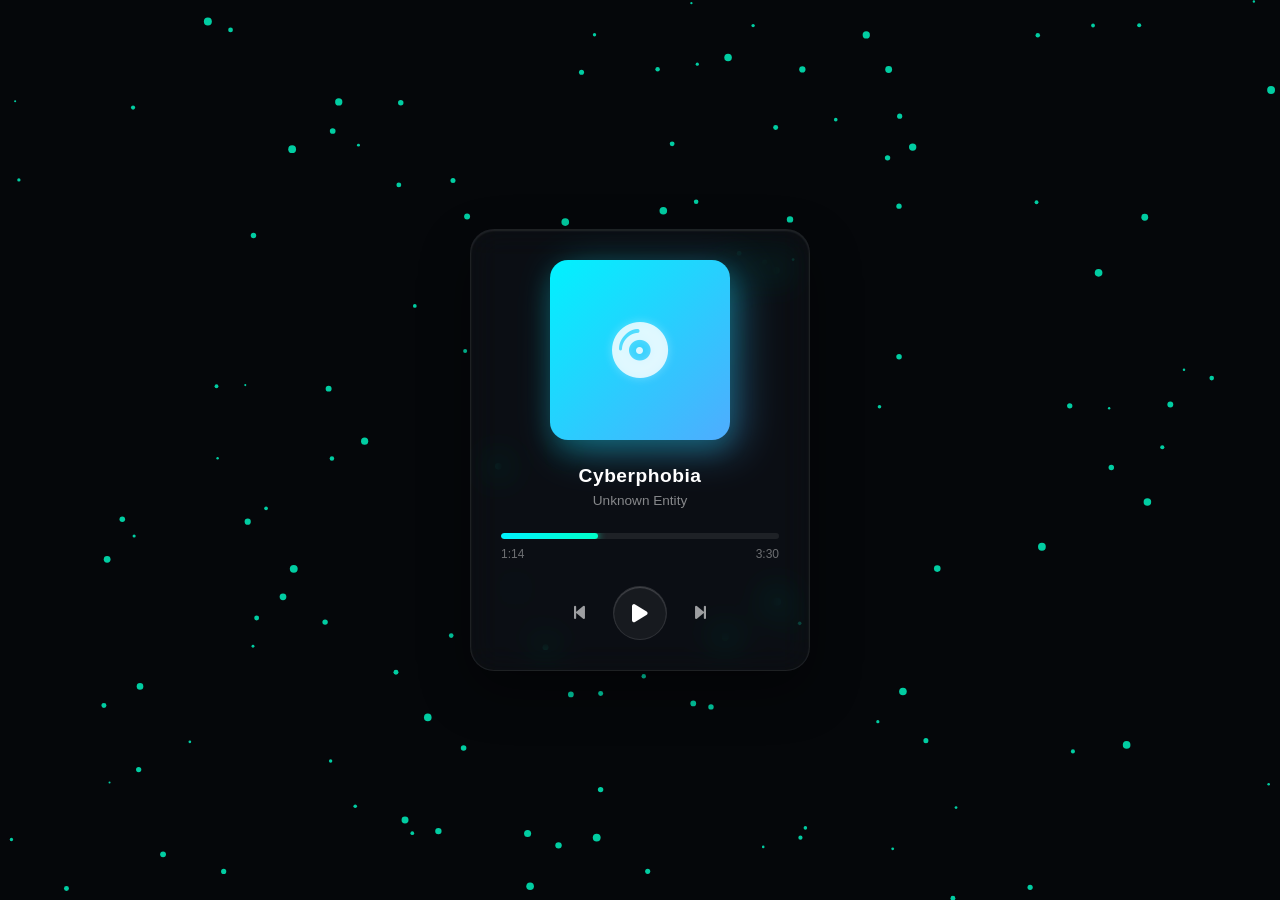
==== index.html @ eb25a9cd "Add files via upload" ====
<!DOCTYPE html>
<html lang="en">
<head>
    <meta charset="UTF-8">
    <meta name="viewport" content="width=device-width, initial-scale=1.0">
    <title>Visual Playground</title>
    <!-- FontAwesome for sleek media icons -->
    <link rel="stylesheet" href="https://cdnjs.cloudflare.com/ajax/libs/font-awesome/6.4.0/css/all.min.css">
    <style>
        * { margin: 0; padding: 0; box-sizing: border-box; font-family: 'Segoe UI', Roboto, sans-serif; }
        body, html { width: 100%; height: 100%; overflow: hidden; background: #05070a; }
        canvas { display: block; width: 100vw; height: 100vh; position: absolute; top: 0; left: 0; z-index: 1; }

        /* Liquid Glass Player Container */
        .player-container {
            position: absolute;
            top: 50%;
            left: 50%;
            transform: translate(-50%, -50%);
            width: 340px;
            padding: 30px;
            background: rgba(255, 255, 255, 0.03);
            backdrop-filter: blur(16px) saturate(180%);
            -webkit-backdrop-filter: blur(16px) saturate(180%);
            border: 1px solid rgba(255, 255, 255, 0.08);
            border-radius: 24px;
            box-shadow: 0 20px 50px rgba(0, 0, 0, 0.4),
                        inset 0 1px 2px rgba(255, 255, 255, 0.1);
            z-index: 10;
            display: flex;
            flex-direction: column;
            align-items: center;
            transition: all 0.4s ease;
        }

        .player-container:hover {
            border-color: rgba(0, 255, 200, 0.2);
            box-shadow: 0 20px 50px rgba(0, 0, 0, 0.5),
                        0 0 30px rgba(0, 255, 200, 0.05),
                        inset 0 1px 2px rgba(255, 255, 255, 0.15);
        }

        /* Album Artwork with Liquid Glow */
        .art-zone {
            position: relative;
            width: 180px;
            height: 180px;
            margin-bottom: 25px;
        }

        .artwork {
            width: 100%;
            height: 100%;
            border-radius: 18px;
            background: linear-gradient(135deg, #00f2fe 0%, #4facfe 100%);
            display: flex;
            align-items: center;
            justify-content: center;
            box-shadow: 0 10px 25px rgba(0, 242, 254, 0.15);
            overflow: hidden;
        }

        .artwork i {
            font-size: 3.5rem;
            color: rgba(255, 255, 255, 0.8);
            text-shadow: 0 0 10px rgba(255, 255, 255, 0.3);
        }

        /* Ambient background glow behind the art */
        .art-glow {
            position: absolute;
            top: 10px;
            left: 10px;
            width: 100%;
            height: 100%;
            background: linear-gradient(135deg, #00f2fe 0%, #4facfe 100%);
            filter: blur(20px);
            opacity: 0.4;
            z-index: -1;
            border-radius: 18px;
        }

        /* Track Metadata */
        .track-info {
            text-align: center;
            margin-bottom: 25px;
            width: 100%;
        }

        .track-title {
            color: #ffffff;
            font-size: 1.2rem;
            font-weight: 600;
            letter-spacing: 0.5px;
            margin-bottom: 6px;
            white-space: nowrap;
            overflow: hidden;
            text-overflow: ellipsis;
        }

        .track-artist {
            color: rgba(255, 255, 255, 0.5);
            font-size: 0.85rem;
            font-weight: 400;
        }

        /* Progress Bar */
        .progress-block {
            width: 100%;
            margin-bottom: 25px;
        }

        .slider-wrapper {
            position: relative;
            width: 100%;
            height: 6px;
            background: rgba(255, 255, 255, 0.08);
            border-radius: 10px;
            cursor: pointer;
            overflow: hidden;
        }

        .progress-fill {
            height: 100%;
            width: 35%; /* Mock dynamic progress */
            background: linear-gradient(90deg, #00f2fe, #00ffc8);
            box-shadow: 0 0 8px #00ffc8;
            border-radius: 10px;
            transition: width 0.1s linear;
        }

        .time-stamps {
            display: flex;
            justify-content: space-between;
            margin-top: 8px;
            color: rgba(255, 255, 255, 0.4);
            font-size: 0.75rem;
        }

        /* Media Controls */
        .controls {
            display: flex;
            align-items: center;
            justify-content: center;
            gap: 28px;
            width: 100%;
        }

        .btn {
            background: none;
            border: none;
            color: rgba(255, 255, 255, 0.6);
            font-size: 1.1rem;
            cursor: pointer;
            transition: all 0.2s cubic-bezier(0.4, 0, 0.2, 1);
        }

        .btn:hover {
            color: #00ffc8;
            transform: scale(1.08);
            text-shadow: 0 0 10px rgba(0, 255, 200, 0.3);
        }

        .btn-play {
            width: 54px;
            height: 54px;
            border-radius: 50%;
            background: rgba(255, 255, 255, 0.05);
            border: 1px solid rgba(255, 255, 255, 0.1);
            color: #ffffff;
            font-size: 1.3rem;
            display: flex;
            align-items: center;
            justify-content: center;
            box-shadow: inset 0 1px 1px rgba(255, 255, 255, 0.2);
        }

        .btn-play:hover {
            background: rgba(255, 255, 255, 0.1);
            color: #00f2fe;
            border-color: rgba(0, 242, 254, 0.4);
            box-shadow: 0 0 15px rgba(0, 242, 254, 0.2),
                        inset 0 1px 1px rgba(255, 255, 255, 0.2);
        }
    </style>
</head>
<body>

    <canvas id="playground"></canvas>

    <div class="player-container">
        <div class="art-zone">
            <div class="artwork">
                <i class="fa-solid fa-compact-disc"></i>
            </div>
            <div class="art-glow"></div>
        </div>
        
        <div class="track-info">
            <div class="track-title">Cyberphobia</div>
            <div class="track-artist">Unknown Entity</div>
        </div>

        <div class="progress-block">
            <div class="slider-wrapper" id="progress-container">
                <div class="progress-fill" id="progress-bar"></div>
            </div>
            <div class="time-stamps">
                <span id="current-time">1:14</span>
                <span id="total-duration">3:30</span>
            </div>
        </div>

        <div class="controls">
            <button class="btn"><i class="fa-solid fa-backward-step"></i></button>
            <button class="btn btn-play" id="play-trigger"><i class="fa-solid fa-play" id="play-icon"></i></button>
            <button class="btn"><i class="fa-solid fa-forward-step"></i></button>
        </div>
    </div>

    <!-- Audio Element (Add your audio file link here) -->
    <audio id="audio-engine" src=""></audio>

    <script src="app.js"></script>
</body>
</html>
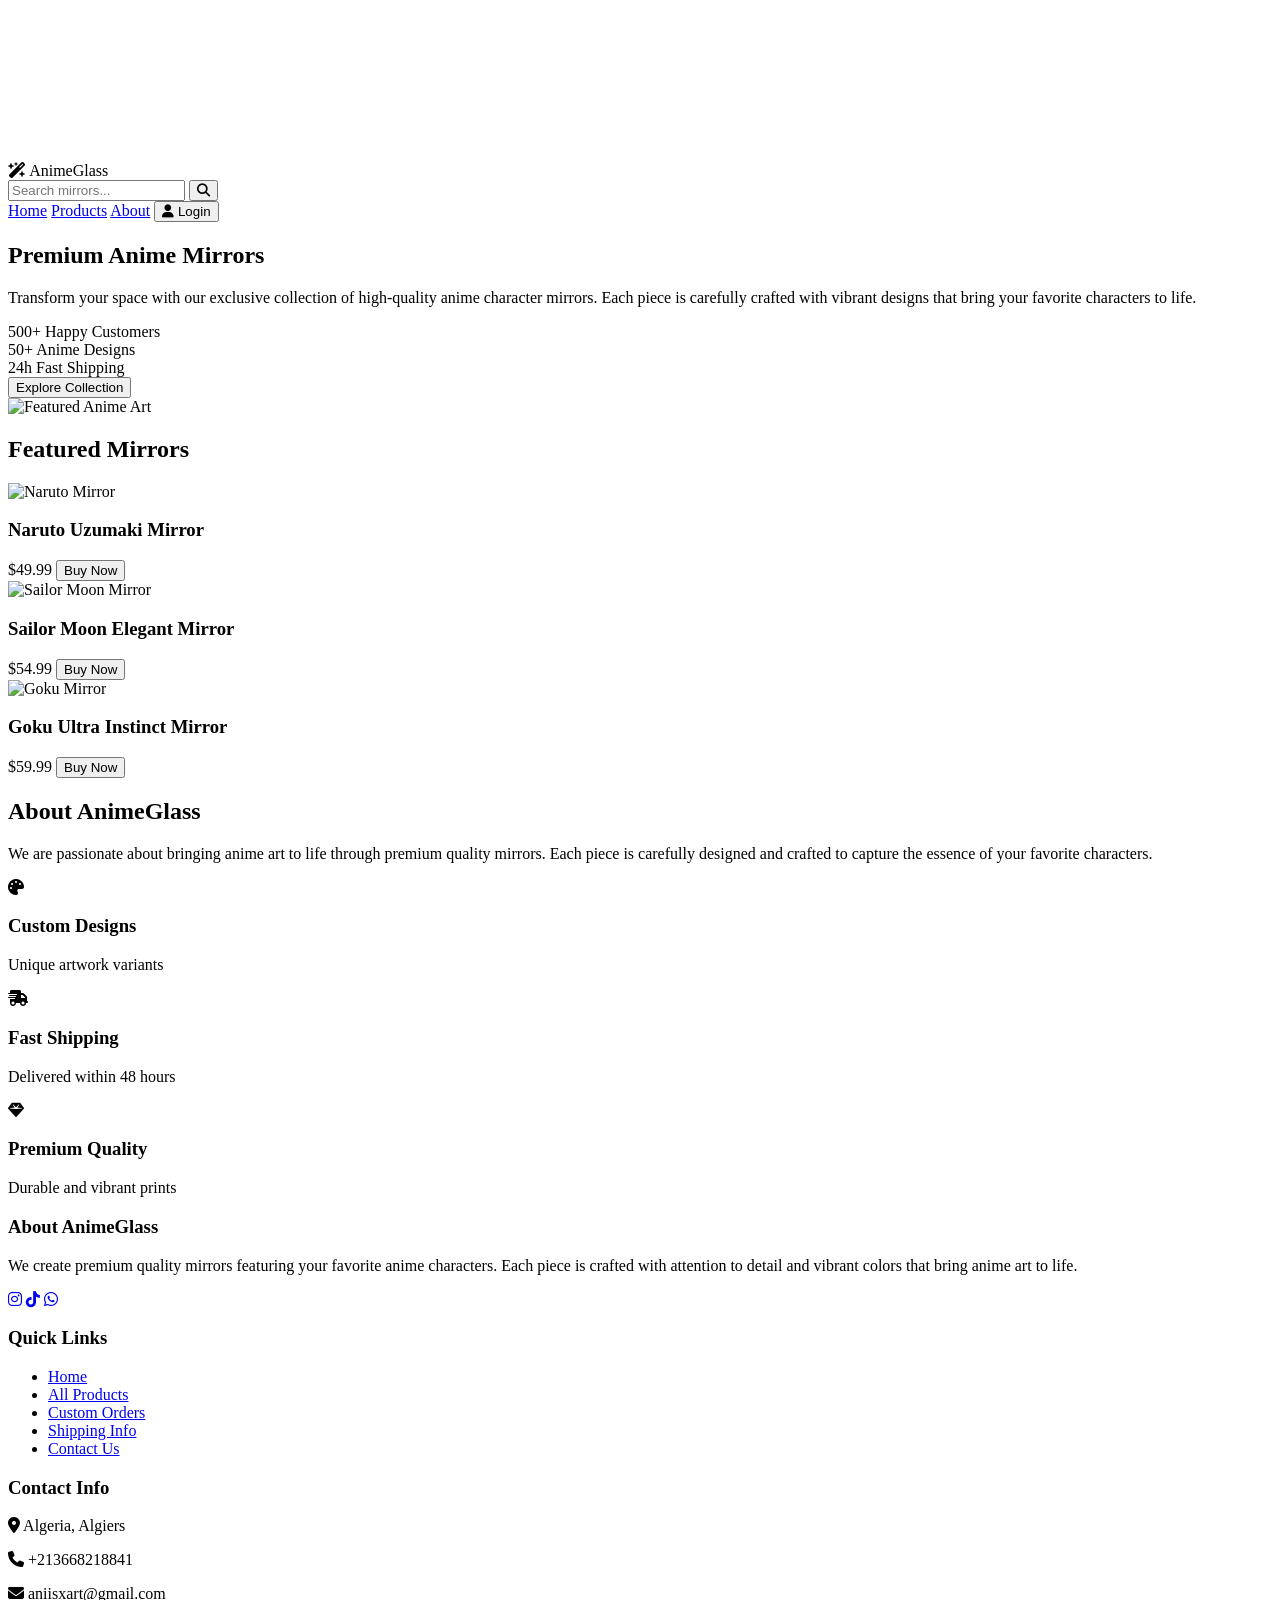
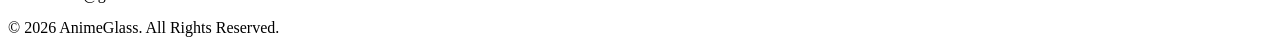
==== commit 80e5ba1a: "Update index.html" ====
--- a/index.html
+++ b/index.html
@@ -3,224 +3,173 @@
 <head>
     <meta charset="UTF-8">
     <meta name="viewport" content="width=device-width, initial-scale=1.0">
-    <title>Visual Playground</title>
-    <!-- FontAwesome for sleek media icons -->
+    <title>AnimeGlass | Premium Anime Mirrors</title>
+    <!-- FontAwesome for layout icons -->
     <link rel="stylesheet" href="https://cdnjs.cloudflare.com/ajax/libs/font-awesome/6.4.0/css/all.min.css">
-    <style>
-        * { margin: 0; padding: 0; box-sizing: border-box; font-family: 'Segoe UI', Roboto, sans-serif; }
-        body, html { width: 100%; height: 100%; overflow: hidden; background: #05070a; }
-        canvas { display: block; width: 100vw; height: 100vh; position: absolute; top: 0; left: 0; z-index: 1; }
-
-        /* Liquid Glass Player Container */
-        .player-container {
-            position: absolute;
-            top: 50%;
-            left: 50%;
-            transform: translate(-50%, -50%);
-            width: 340px;
-            padding: 30px;
-            background: rgba(255, 255, 255, 0.03);
-            backdrop-filter: blur(16px) saturate(180%);
-            -webkit-backdrop-filter: blur(16px) saturate(180%);
-            border: 1px solid rgba(255, 255, 255, 0.08);
-            border-radius: 24px;
-            box-shadow: 0 20px 50px rgba(0, 0, 0, 0.4),
-                        inset 0 1px 2px rgba(255, 255, 255, 0.1);
-            z-index: 10;
-            display: flex;
-            flex-direction: column;
-            align-items: center;
-            transition: all 0.4s ease;
-        }
-
-        .player-container:hover {
-            border-color: rgba(0, 255, 200, 0.2);
-            box-shadow: 0 20px 50px rgba(0, 0, 0, 0.5),
-                        0 0 30px rgba(0, 255, 200, 0.05),
-                        inset 0 1px 2px rgba(255, 255, 255, 0.15);
-        }
-
-        /* Album Artwork with Liquid Glow */
-        .art-zone {
-            position: relative;
-            width: 180px;
-            height: 180px;
-            margin-bottom: 25px;
-        }
-
-        .artwork {
-            width: 100%;
-            height: 100%;
-            border-radius: 18px;
-            background: linear-gradient(135deg, #00f2fe 0%, #4facfe 100%);
-            display: flex;
-            align-items: center;
-            justify-content: center;
-            box-shadow: 0 10px 25px rgba(0, 242, 254, 0.15);
-            overflow: hidden;
-        }
-
-        .artwork i {
-            font-size: 3.5rem;
-            color: rgba(255, 255, 255, 0.8);
-            text-shadow: 0 0 10px rgba(255, 255, 255, 0.3);
-        }
-
-        /* Ambient background glow behind the art */
-        .art-glow {
-            position: absolute;
-            top: 10px;
-            left: 10px;
-            width: 100%;
-            height: 100%;
-            background: linear-gradient(135deg, #00f2fe 0%, #4facfe 100%);
-            filter: blur(20px);
-            opacity: 0.4;
-            z-index: -1;
-            border-radius: 18px;
-        }
-
-        /* Track Metadata */
-        .track-info {
-            text-align: center;
-            margin-bottom: 25px;
-            width: 100%;
-        }
-
-        .track-title {
-            color: #ffffff;
-            font-size: 1.2rem;
-            font-weight: 600;
-            letter-spacing: 0.5px;
-            margin-bottom: 6px;
-            white-space: nowrap;
-            overflow: hidden;
-            text-overflow: ellipsis;
-        }
-
-        .track-artist {
-            color: rgba(255, 255, 255, 0.5);
-            font-size: 0.85rem;
-            font-weight: 400;
-        }
-
-        /* Progress Bar */
-        .progress-block {
-            width: 100%;
-            margin-bottom: 25px;
-        }
-
-        .slider-wrapper {
-            position: relative;
-            width: 100%;
-            height: 6px;
-            background: rgba(255, 255, 255, 0.08);
-            border-radius: 10px;
-            cursor: pointer;
-            overflow: hidden;
-        }
-
-        .progress-fill {
-            height: 100%;
-            width: 35%; /* Mock dynamic progress */
-            background: linear-gradient(90deg, #00f2fe, #00ffc8);
-            box-shadow: 0 0 8px #00ffc8;
-            border-radius: 10px;
-            transition: width 0.1s linear;
-        }
-
-        .time-stamps {
-            display: flex;
-            justify-content: space-between;
-            margin-top: 8px;
-            color: rgba(255, 255, 255, 0.4);
-            font-size: 0.75rem;
-        }
-
-        /* Media Controls */
-        .controls {
-            display: flex;
-            align-items: center;
-            justify-content: center;
-            gap: 28px;
-            width: 100%;
-        }
-
-        .btn {
-            background: none;
-            border: none;
-            color: rgba(255, 255, 255, 0.6);
-            font-size: 1.1rem;
-            cursor: pointer;
-            transition: all 0.2s cubic-bezier(0.4, 0, 0.2, 1);
-        }
-
-        .btn:hover {
-            color: #00ffc8;
-            transform: scale(1.08);
-            text-shadow: 0 0 10px rgba(0, 255, 200, 0.3);
-        }
-
-        .btn-play {
-            width: 54px;
-            height: 54px;
-            border-radius: 50%;
-            background: rgba(255, 255, 255, 0.05);
-            border: 1px solid rgba(255, 255, 255, 0.1);
-            color: #ffffff;
-            font-size: 1.3rem;
-            display: flex;
-            align-items: center;
-            justify-content: center;
-            box-shadow: inset 0 1px 1px rgba(255, 255, 255, 0.2);
-        }
-
-        .btn-play:hover {
-            background: rgba(255, 255, 255, 0.1);
-            color: #00f2fe;
-            border-color: rgba(0, 242, 254, 0.4);
-            box-shadow: 0 0 15px rgba(0, 242, 254, 0.2),
-                        inset 0 1px 1px rgba(255, 255, 255, 0.2);
-        }
-    </style>
+    <link rel="stylesheet" href="style.css">
 </head>
 <body>
 
+    <!-- Canvas integration background for your active script -->
     <canvas id="playground"></canvas>
 
-    <div class="player-container">
-        <div class="art-zone">
-            <div class="artwork">
-                <i class="fa-solid fa-compact-disc"></i>
+    <!-- Navigation Header -->
+    <nav class="navbar">
+        <div class="nav-container">
+            <div class="nav-logo">
+                <i class="fa-solid fa-wand-magic-sparkles"></i>
+                <span>AnimeGlass</span>
             </div>
-            <div class="art-glow"></div>
-        </div>
-        
-        <div class="track-info">
-            <div class="track-title">Cyberphobia</div>
-            <div class="track-artist">Unknown Entity</div>
-        </div>
+            
+            <div class="search-container">
+                <div class="search-box">
+                    <input type="text" class="search-input" placeholder="Search mirrors...">
+                    <button class="search-btn">
+                        <i class="fa-solid fa-magnifying-glass"></i>
+                    </button>
+                </div>
+            </div>
 
-        <div class="progress-block">
-            <div class="slider-wrapper" id="progress-container">
-                <div class="progress-fill" id="progress-bar"></div>
-            </div>
-            <div class="time-stamps">
-                <span id="current-time">1:14</span>
-                <span id="total-duration">3:30</span>
+            <div class="nav-links">
+                <a href="#" class="nav-link active">Home</a>
+                <a href="#" class="nav-link">Products</a>
+                <a href="#" class="nav-link">About</a>
+                <button class="login-btn"><i class="fa-solid fa-user"></i> Login</button>
             </div>
         </div>
+    </nav>
 
-        <div class="controls">
-            <button class="btn"><i class="fa-solid fa-backward-step"></i></button>
-            <button class="btn btn-play" id="play-trigger"><i class="fa-solid fa-play" id="play-icon"></i></button>
-            <button class="btn"><i class="fa-solid fa-forward-step"></i></button>
+    <!-- Main Container -->
+    <main class="main-content">
+        <!-- Hero Section -->
+        <section class="hero-section">
+            <div class="hero-text">
+                <h1 class="hero-title">Premium Anime Mirrors</h1>
+                <p class="hero-description">
+                    Transform your space with our exclusive collection of high-quality anime character mirrors. 
+                    Each piece is carefully crafted with vibrant designs that bring your favorite characters to life.
+                </p>
+                
+                <div class="stats-container">
+                    <div class="stat-item">
+                        <span class="stat-number">500+</span>
+                        <span class="stat-label">Happy Customers</span>
+                    </div>
+                    <div class="stat-item">
+                        <span class="stat-number">50+</span>
+                        <span class="stat-label">Anime Designs</span>
+                    </div>
+                    <div class="stat-item">
+                        <span class="stat-number">24h</span>
+                        <span class="stat-label">Fast Shipping</span>
+                    </div>
+                </div>
+
+                <button class="explore-btn">Explore Collection</button>
+            </div>
+
+            <div class="hero-showcase">
+                <div class="showcase-card glass">
+                    <img src="https://images.unsplash.com/photo-1607604276583-eef5d076aa5f?q=80&w=600" alt="Featured Anime Art" class="showcase-image">
+                </div>
+            </div>
+        </section>
+
+        <!-- Products Section Heading -->
+        <section class="products-section">
+            <h2 class="section-heading">Featured Mirrors</h2>
+            
+            <div class="products-grid">
+                <!-- Card 1 -->
+                <div class="product-card glass">
+                    <div class="product-image-container">
+                        <img src="https://images.unsplash.com/photo-1578632767115-351597cf2477?q=80&w=400" alt="Naruto Mirror" class="product-image">
+                    </div>
+                    <h3 class="product-title">Naruto Uzumaki Mirror</h3>
+                    <span class="product-price">$49.99</span>
+                    <button class="buy-btn">Buy Now</button>
+                </div>
+                <!-- Card 2 -->
+                <div class="product-card glass">
+                    <div class="product-image-container">
+                        <img src="https://images.unsplash.com/photo-1620641788421-7a1c342ea42e?q=80&w=400" alt="Sailor Moon Mirror" class="product-image">
+                    </div>
+                    <h3 class="product-title">Sailor Moon Elegant Mirror</h3>
+                    <span class="product-price">$54.99</span>
+                    <button class="buy-btn">Buy Now</button>
+                </div>
+                <!-- Card 3 -->
+                <div class="product-card glass">
+                    <div class="product-image-container">
+                        <img src="https://images.unsplash.com/photo-1563089145-599997674d42?q=80&w=400" alt="Goku Mirror" class="product-image">
+                    </div>
+                    <h3 class="product-title">Goku Ultra Instinct Mirror</h3>
+                    <span class="product-price">$59.99</span>
+                    <button class="buy-btn">Buy Now</button>
+                </div>
+            </div>
+        </section>
+
+        <!-- Features/Value Info Section -->
+        <section class="features-section glass">
+            <h2 class="features-heading">About AnimeGlass</h2>
+            <p class="features-subtext">We are passionate about bringing anime art to life through premium quality mirrors. Each piece is carefully designed and crafted to capture the essence of your favorite characters.</p>
+            
+            <div class="features-grid">
+                <div class="feature-item">
+                    <i class="fa-solid fa-palette"></i>
+                    <h3>Custom Designs</h3>
+                    <p>Unique artwork variants</p>
+                </div>
+                <div class="feature-item">
+                    <i class="fa-solid fa-truck-fast"></i>
+                    <h3>Fast Shipping</h3>
+                    <p>Delivered within 48 hours</p>
+                </div>
+                <div class="feature-item">
+                    <i class="fa-solid fa-gem"></i>
+                    <h3>Premium Quality</h3>
+                    <p>Durable and vibrant prints</p>
+                </div>
+            </div>
+        </section>
+    </main>
+
+    <!-- Footer Area -->
+    <footer class="footer">
+        <div class="footer-container">
+            <div class="footer-brand">
+                <h3>About AnimeGlass</h3>
+                <p>We create premium quality mirrors featuring your favorite anime characters. Each piece is crafted with attention to detail and vibrant colors that bring anime art to life.</p>
+                <div class="social-icons">
+                    <a href="#"><i class="fa-brands fa-instagram"></i></a>
+                    <a href="#"><i class="fa-brands fa-tiktok"></i></a>
+                    <a href="#"><i class="fa-brands fa-whatsapp"></i></a>
+                </div>
+            </div>
+            
+            <div class="footer-links">
+                <h3>Quick Links</h3>
+                <ul>
+                    <li><a href="#">Home</a></li>
+                    <li><a href="#">All Products</a></li>
+                    <li><a href="#">Custom Orders</a></li>
+                    <li><a href="#">Shipping Info</a></li>
+                    <li><a href="#">Contact Us</a></li>
+                </ul>
+            </div>
+
+            <div class="footer-contact">
+                <h3>Contact Info</h3>
+                <p><i class="fa-solid fa-location-dot"></i> Algeria, Algiers</p>
+                <p><i class="fa-solid fa-phone"></i> +213668218841</p>
+                <p><i class="fa-solid fa-envelope"></i> aniisxart@gmail.com</p>
+            </div>
         </div>
-    </div>
+        <div class="footer-bottom">
+            <p>&copy; 2026 AnimeGlass. All Rights Reserved.</p>
+        </div>
+    </footer>
 
-    <!-- Audio Element (Add your audio file link here) -->
-    <audio id="audio-engine" src=""></audio>
-
-    <script src="app.js"></script>
 </body>
-</html>+</html>
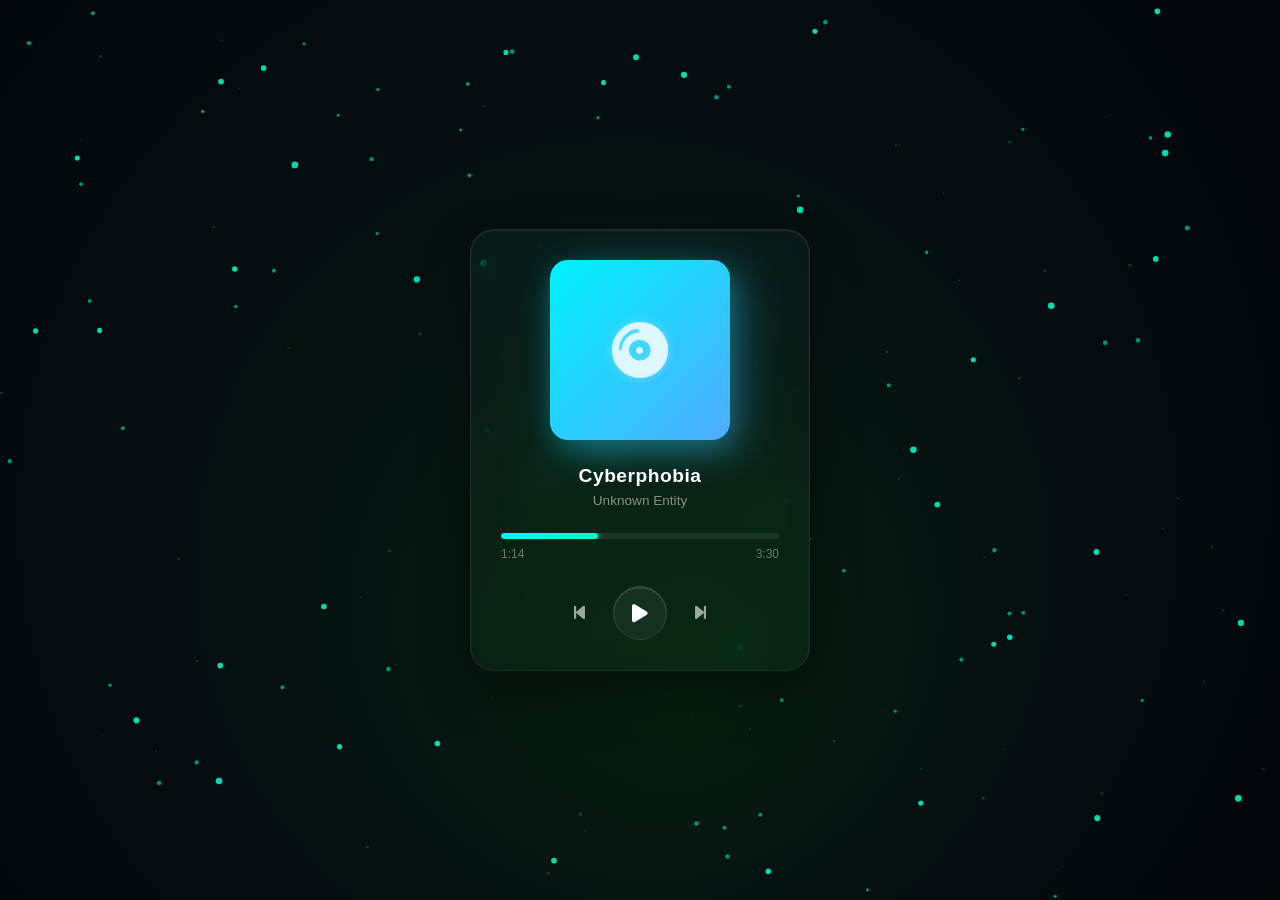
==== commit 7985ca30: "Update index.html" ====
--- a/index.html
+++ b/index.html
@@ -3,173 +3,224 @@
 <head>
     <meta charset="UTF-8">
     <meta name="viewport" content="width=device-width, initial-scale=1.0">
-    <title>AnimeGlass | Premium Anime Mirrors</title>
-    <!-- FontAwesome for layout icons -->
+    <title>Visual Playground</title>
+    <!-- FontAwesome for sleek media icons -->
     <link rel="stylesheet" href="https://cdnjs.cloudflare.com/ajax/libs/font-awesome/6.4.0/css/all.min.css">
-    <link rel="stylesheet" href="style.css">
+    <style>
+        * { margin: 0; padding: 0; box-sizing: border-box; font-family: 'Segoe UI', Roboto, sans-serif; }
+        body, html { width: 100%; height: 100%; overflow: hidden; background: #05070a; }
+        canvas { display: block; width: 100vw; height: 100vh; position: absolute; top: 0; left: 0; z-index: 1; }
+
+        /* Liquid Glass Player Container */
+        .player-container {
+            position: absolute;
+            top: 50%;
+            left: 50%;
+            transform: translate(-50%, -50%);
+            width: 340px;
+            padding: 30px;
+            background: rgba(255, 255, 255, 0.03);
+            backdrop-filter: blur(16px) saturate(180%);
+            -webkit-backdrop-filter: blur(16px) saturate(180%);
+            border: 1px solid rgba(255, 255, 255, 0.08);
+            border-radius: 24px;
+            box-shadow: 0 20px 50px rgba(0, 0, 0, 0.4),
+                        inset 0 1px 2px rgba(255, 255, 255, 0.1);
+            z-index: 10;
+            display: flex;
+            flex-direction: column;
+            align-items: center;
+            transition: all 0.4s ease;
+        }
+
+        .player-container:hover {
+            border-color: rgba(0, 255, 200, 0.2);
+            box-shadow: 0 20px 50px rgba(0, 0, 0, 0.5),
+                        0 0 30px rgba(0, 255, 200, 0.05),
+                        inset 0 1px 2px rgba(255, 255, 255, 0.15);
+        }
+
+        /* Album Artwork with Liquid Glow */
+        .art-zone {
+            position: relative;
+            width: 180px;
+            height: 180px;
+            margin-bottom: 25px;
+        }
+
+        .artwork {
+            width: 100%;
+            height: 100%;
+            border-radius: 18px;
+            background: linear-gradient(135deg, #00f2fe 0%, #4facfe 100%);
+            display: flex;
+            align-items: center;
+            justify-content: center;
+            box-shadow: 0 10px 25px rgba(0, 242, 254, 0.15);
+            overflow: hidden;
+        }
+
+        .artwork i {
+            font-size: 3.5rem;
+            color: rgba(255, 255, 255, 0.8);
+            text-shadow: 0 0 10px rgba(255, 255, 255, 0.3);
+        }
+
+        /* Ambient background glow behind the art */
+        .art-glow {
+            position: absolute;
+            top: 10px;
+            left: 10px;
+            width: 100%;
+            height: 100%;
+            background: linear-gradient(135deg, #00f2fe 0%, #4facfe 100%);
+            filter: blur(20px);
+            opacity: 0.4;
+            z-index: -1;
+            border-radius: 18px;
+        }
+
+        /* Track Metadata */
+        .track-info {
+            text-align: center;
+            margin-bottom: 25px;
+            width: 100%;
+        }
+
+        .track-title {
+            color: #ffffff;
+            font-size: 1.2rem;
+            font-weight: 600;
+            letter-spacing: 0.5px;
+            margin-bottom: 6px;
+            white-space: nowrap;
+            overflow: hidden;
+            text-overflow: ellipsis;
+        }
+
+        .track-artist {
+            color: rgba(255, 255, 255, 0.5);
+            font-size: 0.85rem;
+            font-weight: 400;
+        }
+
+        /* Progress Bar */
+        .progress-block {
+            width: 100%;
+            margin-bottom: 25px;
+        }
+
+        .slider-wrapper {
+            position: relative;
+            width: 100%;
+            height: 6px;
+            background: rgba(255, 255, 255, 0.08);
+            border-radius: 10px;
+            cursor: pointer;
+            overflow: hidden;
+        }
+
+        .progress-fill {
+            height: 100%;
+            width: 35%; /* Mock dynamic progress */
+            background: linear-gradient(90deg, #00f2fe, #00ffc8);
+            box-shadow: 0 0 8px #00ffc8;
+            border-radius: 10px;
+            transition: width 0.1s linear;
+        }
+
+        .time-stamps {
+            display: flex;
+            justify-content: space-between;
+            margin-top: 8px;
+            color: rgba(255, 255, 255, 0.4);
+            font-size: 0.75rem;
+        }
+
+        /* Media Controls */
+        .controls {
+            display: flex;
+            align-items: center;
+            justify-content: center;
+            gap: 28px;
+            width: 100%;
+        }
+
+        .btn {
+            background: none;
+            border: none;
+            color: rgba(255, 255, 255, 0.6);
+            font-size: 1.1rem;
+            cursor: pointer;
+            transition: all 0.2s cubic-bezier(0.4, 0, 0.2, 1);
+        }
+
+        .btn:hover {
+            color: #00ffc8;
+            transform: scale(1.08);
+            text-shadow: 0 0 10px rgba(0, 255, 200, 0.3);
+        }
+
+        .btn-play {
+            width: 54px;
+            height: 54px;
+            border-radius: 50%;
+            background: rgba(255, 255, 255, 0.05);
+            border: 1px solid rgba(255, 255, 255, 0.1);
+            color: #ffffff;
+            font-size: 1.3rem;
+            display: flex;
+            align-items: center;
+            justify-content: center;
+            box-shadow: inset 0 1px 1px rgba(255, 255, 255, 0.2);
+        }
+
+        .btn-play:hover {
+            background: rgba(255, 255, 255, 0.1);
+            color: #00f2fe;
+            border-color: rgba(0, 242, 254, 0.4);
+            box-shadow: 0 0 15px rgba(0, 242, 254, 0.2),
+                        inset 0 1px 1px rgba(255, 255, 255, 0.2);
+        }
+    </style>
 </head>
 <body>
 
-    <!-- Canvas integration background for your active script -->
     <canvas id="playground"></canvas>
 
-    <!-- Navigation Header -->
-    <nav class="navbar">
-        <div class="nav-container">
-            <div class="nav-logo">
-                <i class="fa-solid fa-wand-magic-sparkles"></i>
-                <span>AnimeGlass</span>
+    <div class="player-container">
+        <div class="art-zone">
+            <div class="artwork">
+                <i class="fa-solid fa-compact-disc"></i>
             </div>
-            
-            <div class="search-container">
-                <div class="search-box">
-                    <input type="text" class="search-input" placeholder="Search mirrors...">
-                    <button class="search-btn">
-                        <i class="fa-solid fa-magnifying-glass"></i>
-                    </button>
-                </div>
+            <div class="art-glow"></div>
+        </div>
+        
+        <div class="track-info">
+            <div class="track-title">Cyberphobia</div>
+            <div class="track-artist">Unknown Entity</div>
+        </div>
+
+        <div class="progress-block">
+            <div class="slider-wrapper" id="progress-container">
+                <div class="progress-fill" id="progress-bar"></div>
             </div>
-
-            <div class="nav-links">
-                <a href="#" class="nav-link active">Home</a>
-                <a href="#" class="nav-link">Products</a>
-                <a href="#" class="nav-link">About</a>
-                <button class="login-btn"><i class="fa-solid fa-user"></i> Login</button>
+            <div class="time-stamps">
+                <span id="current-time">1:14</span>
+                <span id="total-duration">3:30</span>
             </div>
         </div>
-    </nav>
-
-    <!-- Main Container -->
-    <main class="main-content">
-        <!-- Hero Section -->
-        <section class="hero-section">
-            <div class="hero-text">
-                <h1 class="hero-title">Premium Anime Mirrors</h1>
-                <p class="hero-description">
-                    Transform your space with our exclusive collection of high-quality anime character mirrors. 
-                    Each piece is carefully crafted with vibrant designs that bring your favorite characters to life.
-                </p>
-                
-                <div class="stats-container">
-                    <div class="stat-item">
-                        <span class="stat-number">500+</span>
-                        <span class="stat-label">Happy Customers</span>
-                    </div>
-                    <div class="stat-item">
-                        <span class="stat-number">50+</span>
-                        <span class="stat-label">Anime Designs</span>
-                    </div>
-                    <div class="stat-item">
-                        <span class="stat-number">24h</span>
-                        <span class="stat-label">Fast Shipping</span>
-                    </div>
-                </div>
-
-                <button class="explore-btn">Explore Collection</button>
-            </div>
-
-            <div class="hero-showcase">
-                <div class="showcase-card glass">
-                    <img src="https://images.unsplash.com/photo-1607604276583-eef5d076aa5f?q=80&w=600" alt="Featured Anime Art" class="showcase-image">
-                </div>
-            </div>
-        </section>
-
-        <!-- Products Section Heading -->
-        <section class="products-section">
-            <h2 class="section-heading">Featured Mirrors</h2>
-            
-            <div class="products-grid">
-                <!-- Card 1 -->
-                <div class="product-card glass">
-                    <div class="product-image-container">
-                        <img src="https://images.unsplash.com/photo-1578632767115-351597cf2477?q=80&w=400" alt="Naruto Mirror" class="product-image">
-                    </div>
-                    <h3 class="product-title">Naruto Uzumaki Mirror</h3>
-                    <span class="product-price">$49.99</span>
-                    <button class="buy-btn">Buy Now</button>
-                </div>
-                <!-- Card 2 -->
-                <div class="product-card glass">
-                    <div class="product-image-container">
-                        <img src="https://images.unsplash.com/photo-1620641788421-7a1c342ea42e?q=80&w=400" alt="Sailor Moon Mirror" class="product-image">
-                    </div>
-                    <h3 class="product-title">Sailor Moon Elegant Mirror</h3>
-                    <span class="product-price">$54.99</span>
-                    <button class="buy-btn">Buy Now</button>
-                </div>
-                <!-- Card 3 -->
-                <div class="product-card glass">
-                    <div class="product-image-container">
-                        <img src="https://images.unsplash.com/photo-1563089145-599997674d42?q=80&w=400" alt="Goku Mirror" class="product-image">
-                    </div>
-                    <h3 class="product-title">Goku Ultra Instinct Mirror</h3>
-                    <span class="product-price">$59.99</span>
-                    <button class="buy-btn">Buy Now</button>
-                </div>
-            </div>
-        </section>
-
-        <!-- Features/Value Info Section -->
-        <section class="features-section glass">
-            <h2 class="features-heading">About AnimeGlass</h2>
-            <p class="features-subtext">We are passionate about bringing anime art to life through premium quality mirrors. Each piece is carefully designed and crafted to capture the essence of your favorite characters.</p>
-            
-            <div class="features-grid">
-                <div class="feature-item">
-                    <i class="fa-solid fa-palette"></i>
-                    <h3>Custom Designs</h3>
-                    <p>Unique artwork variants</p>
-                </div>
-                <div class="feature-item">
-                    <i class="fa-solid fa-truck-fast"></i>
-                    <h3>Fast Shipping</h3>
-                    <p>Delivered within 48 hours</p>
-                </div>
-                <div class="feature-item">
-                    <i class="fa-solid fa-gem"></i>
-                    <h3>Premium Quality</h3>
-                    <p>Durable and vibrant prints</p>
-                </div>
-            </div>
-        </section>
-    </main>
-
-    <!-- Footer Area -->
-    <footer class="footer">
-        <div class="footer-container">
-            <div class="footer-brand">
-                <h3>About AnimeGlass</h3>
-                <p>We create premium quality mirrors featuring your favorite anime characters. Each piece is crafted with attention to detail and vibrant colors that bring anime art to life.</p>
-                <div class="social-icons">
-                    <a href="#"><i class="fa-brands fa-instagram"></i></a>
-                    <a href="#"><i class="fa-brands fa-tiktok"></i></a>
-                    <a href="#"><i class="fa-brands fa-whatsapp"></i></a>
-                </div>
-            </div>
-            
-            <div class="footer-links">
-                <h3>Quick Links</h3>
-                <ul>
-                    <li><a href="#">Home</a></li>
-                    <li><a href="#">All Products</a></li>
-                    <li><a href="#">Custom Orders</a></li>
-                    <li><a href="#">Shipping Info</a></li>
-                    <li><a href="#">Contact Us</a></li>
-                </ul>
-            </div>
-
-            <div class="footer-contact">
-                <h3>Contact Info</h3>
-                <p><i class="fa-solid fa-location-dot"></i> Algeria, Algiers</p>
-                <p><i class="fa-solid fa-phone"></i> +213668218841</p>
-                <p><i class="fa-solid fa-envelope"></i> aniisxart@gmail.com</p>
-            </div>
-        </div>
-        <div class="footer-bottom">
-            <p>&copy; 2026 AnimeGlass. All Rights Reserved.</p>
-        </div>
-    </footer>
-
+
+        <div class="controls">
+            <button class="btn"><i class="fa-solid fa-backward-step"></i></button>
+            <button class="btn btn-play" id="play-trigger"><i class="fa-solid fa-play" id="play-icon"></i></button>
+            <button class="btn"><i class="fa-solid fa-forward-step"></i></button>
+        </div>
+    </div>
+
+    <!-- Audio Element (Add your audio file link here) -->
+    <audio id="audio-engine" src=""></audio>
+
+    <script src="app.js"></script>
 </body>
 </html>
